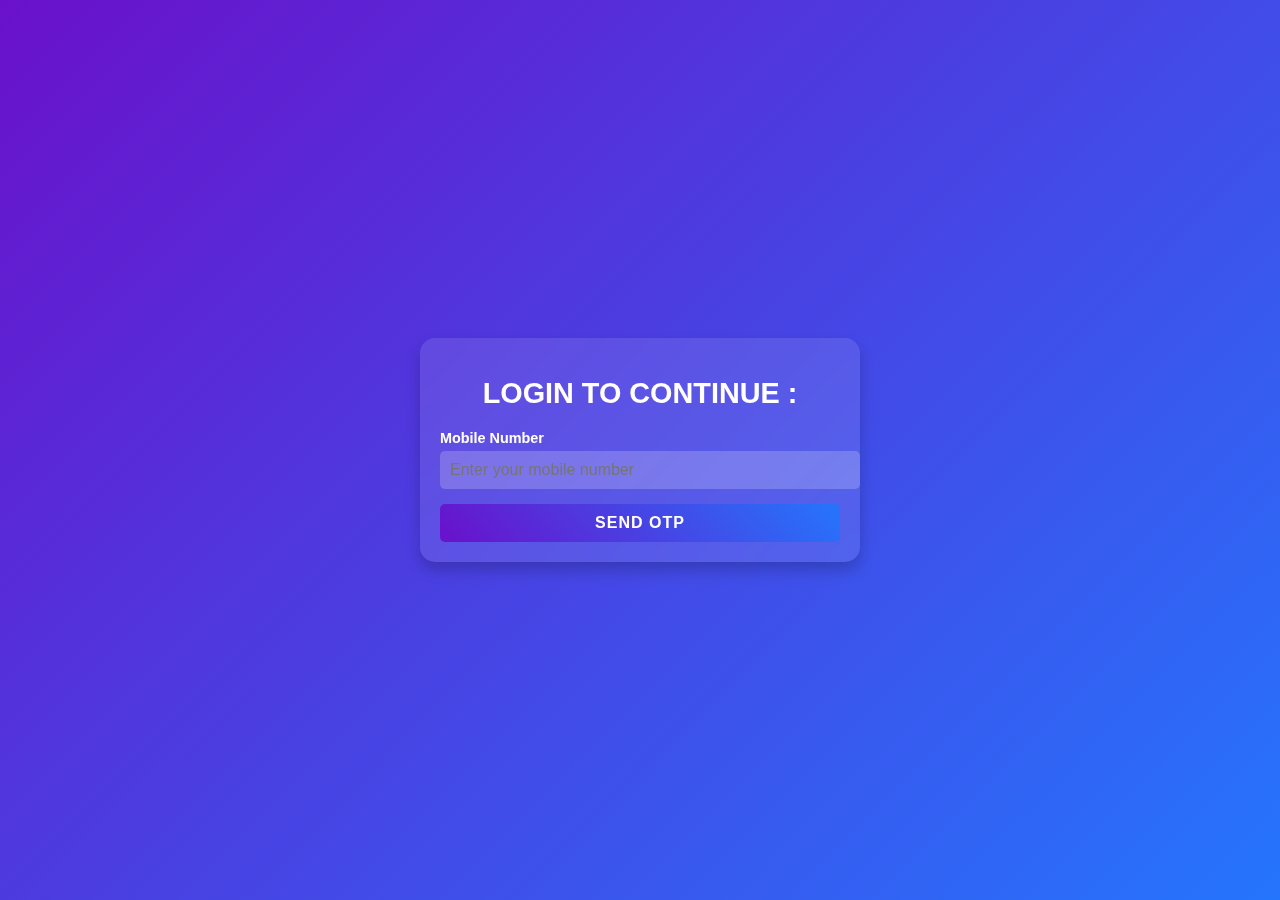
==== loginotp.html @ ceb46bf0 "Add files via upload" ====
<!DOCTYPE html>
<html lang="en">
<head>
    <meta charset="UTF-8">
    <meta name="viewport" content="width=device-width, initial-scale=1.0">
    <title>LOGIN :</title>
    <style>
        /* Base Styles */
        body {
            margin: 0;
            padding: 0;
            font-family: 'Arial', sans-serif;
            display: flex;
            justify-content: center;
            align-items: center;
            height: 100vh;
            background: linear-gradient(135deg, #6a11cb, #2575fc);
            animation: gradientBackground 5s infinite alternate;
            color: #fff;
            overflow: hidden;
        }

        @keyframes gradientBackground {
            0% { background: linear-gradient(135deg, #b58ce0, #91b0e4); }
            50% { background: linear-gradient(135deg, #ca6b50, #bbad91); }
            100% { background: linear-gradient(135deg, #899994, #637383); }
        }

        .container {
            width: 90%;
            max-width: 400px;
            background: rgba(255, 255, 255, 0.1);
            border-radius: 15px;
            box-shadow: 0 8px 15px rgba(0, 0, 0, 0.2);
            overflow: hidden;
            padding: 20px;
            backdrop-filter: blur(10px);
            animation: fadeIn 1s ease-out;
        }

        @keyframes fadeIn {
            from { opacity: 0; transform: translateY(20px); }
            to { opacity: 1; transform: translateY(0); }
        }

        h1 {
            text-align: center;
            font-size: 1.8rem;
            margin-bottom: 20px;
            animation: zoomIn 1s ease;
        }

        @keyframes zoomIn {
            from { transform: scale(0.8); opacity: 0; }
            to { transform: scale(1); opacity: 1; }
        }

        .form-group {
            margin-bottom: 15px;
        }

        .form-group label {
            display: block;
            font-weight: bold;
            font-size: 0.9rem;
            margin-bottom: 5px;
        }

        .form-group input {
            width: 100%;
            padding: 10px;
            border: none;
            border-radius: 5px;
            background: rgba(255, 255, 255, 0.2);
            color: #fff;
            font-size: 1rem;
            transition: background 0.3s, box-shadow 0.3s;
        }

        .form-group input:focus {
            background: rgba(255, 255, 255, 0.3);
            outline: none;
            box-shadow: 0 0 8px rgba(255, 255, 255, 0.8);
        }

        .btn {
            display: block;
            width: 100%;
            padding: 10px;
            font-size: 1rem;
            font-weight: bold;
            color: #fff;
            background: linear-gradient(45deg, #6a11cb, #2575fc);
            border: none;
            border-radius: 5px;
            cursor: pointer;
            transition: transform 0.2s, box-shadow 0.3s;
            text-transform: uppercase;
            letter-spacing: 1px;
        }

        .btn:hover {
            transform: translateY(-2px);
            box-shadow: 0 5px 15px rgba(0, 0, 0, 0.2);
        }

        .btn:active {
            transform: translateY(1px);
        }

        .otp-section {
            display: none;
            animation: slideIn 0.5s ease;
        }

        @keyframes slideIn {
            from { transform: translateX(100%); opacity: 0; }
            to { transform: translateX(0); opacity: 1; }
        }
    </style>
</head>
<body>
    <div class="container">
        <h1>LOGIN TO CONTINUE :</h1>
        <!-- Mobile Login Section -->
        <div id="login-section">
            <div class="form-group">
                <label for="mobile">Mobile Number</label>
                <input type="text" id="mobile" placeholder="Enter your mobile number">
            </div>
            <button class="btn" onclick="sendOTP()">Send OTP</button>
        </div>
           
        <!-- OTP Section -->
        <div id="otp-section" class="otp-section">
            <div class="form-group">
                <label for="otp">Enter OTP</label>
                <input type="text" id="otp" placeholder="Enter the OTP">
            </div>
            <button class="btn" onclick="verifyOTP()">Verify OTP</button>
        </div>
    </div>

    <script>
        function sendOTP() {
            const mobileInput = document.getElementById('mobile').value;
            if (!mobileInput) {
                alert('Please enter your mobile number.');
                return;
            }

            // Simulate OTP sending
            alert('OTP sent to ' + mobileInput);

            // Switch to OTP section
            document.getElementById('login-section').style.display = 'none';
            document.getElementById('otp-section').style.display = 'block';
        }

        function verifyOTP() {
            const otpInput = document.getElementById('otp').value;
            if (!otpInput) {
                alert('Please enter the OTP.');
                return;
            }

            // Simulate OTP verification
            alert('OTP verified successfully! Redirecting...');

            // Redirect to the next page
            window.location.href = 'http://127.0.0.1:5501/maincode2.html'; // Update with your actual target URL
        }
    </script>
</body>
</html>
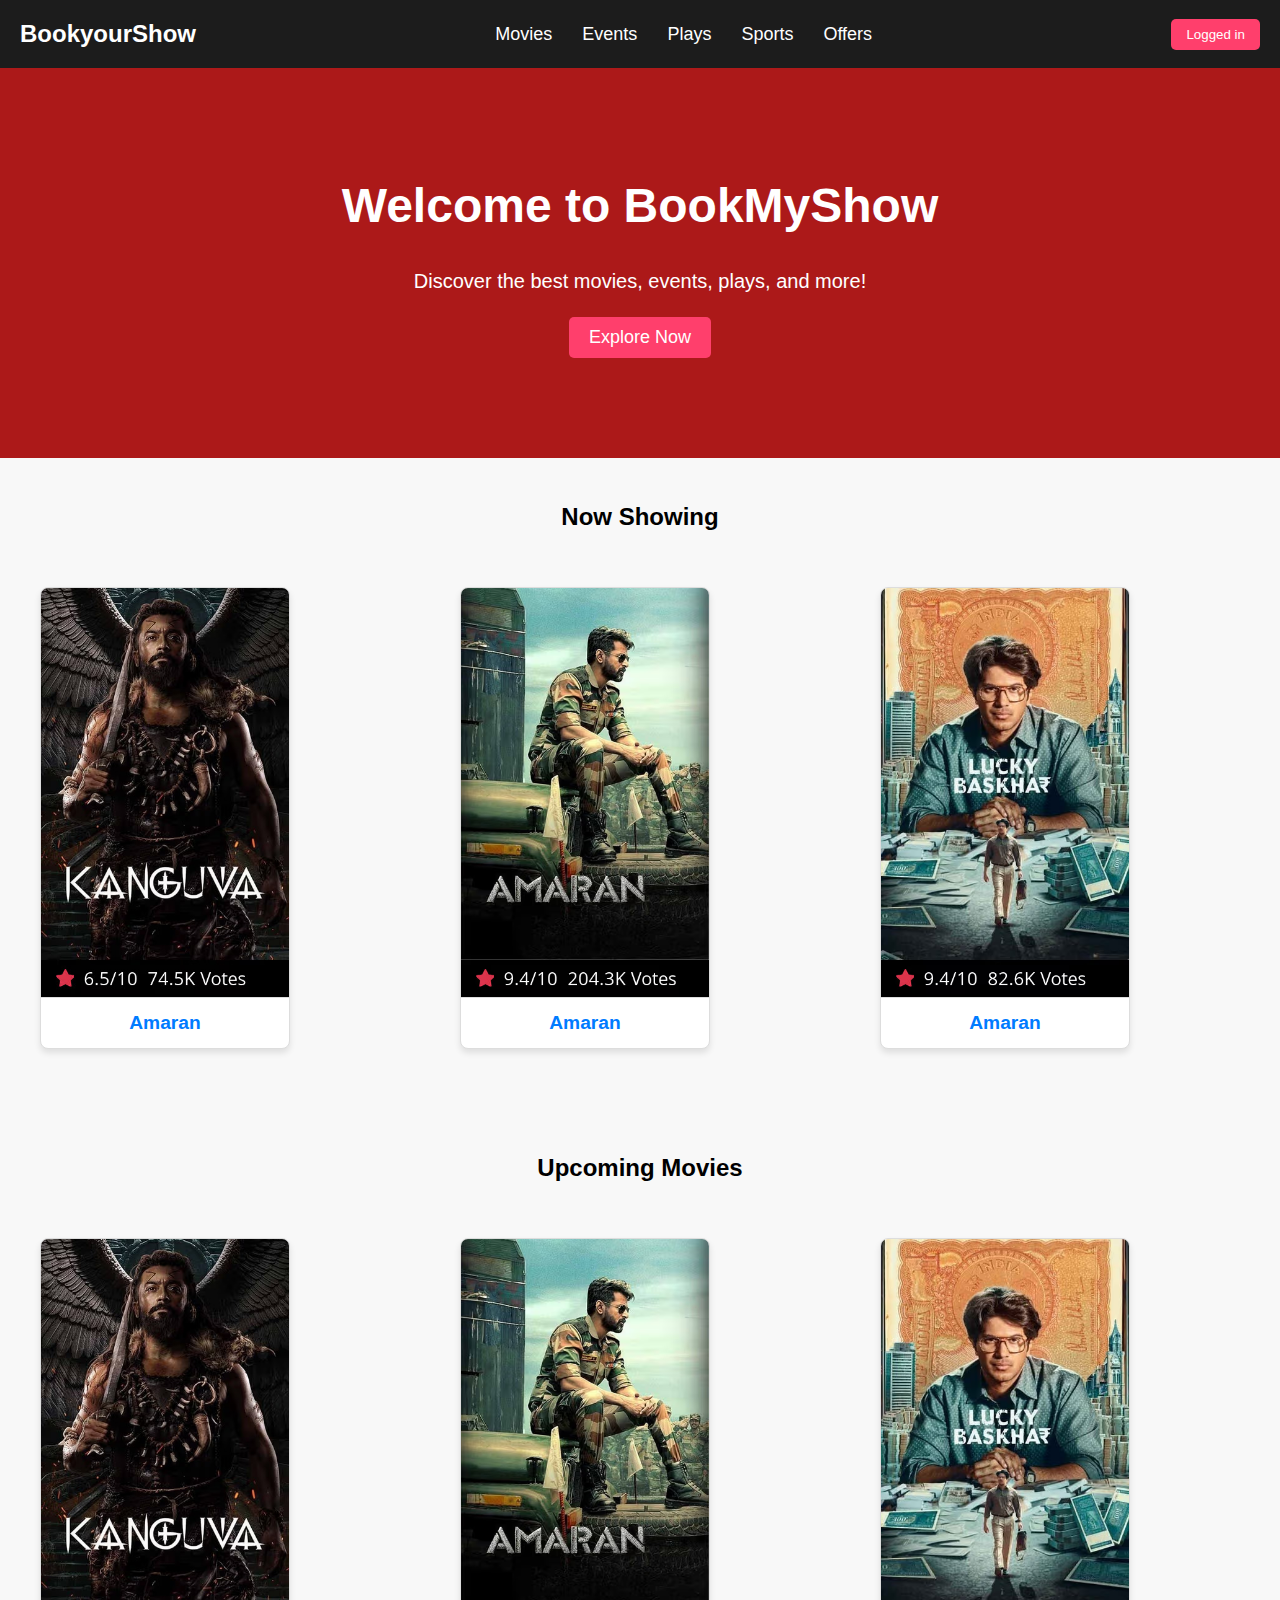
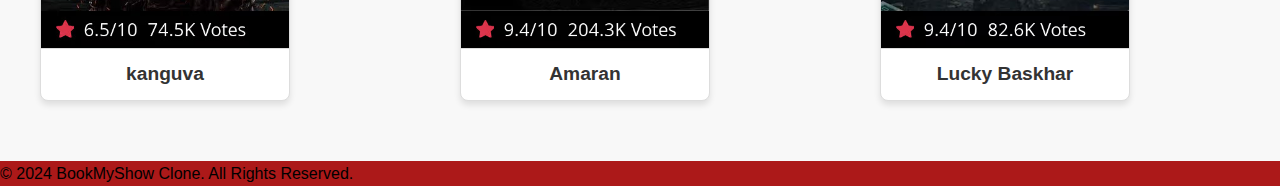
==== commit 5493bd3a: "Update and rename index3.html to loginotp.html" ====
--- a/loginotp.html
+++ b/loginotp.html
@@ -2,174 +2,88 @@
 <html lang="en">
 <head>
     <meta charset="UTF-8">
+    <meta http-equiv="X-UA-Compatible" content="IE=edge">
     <meta name="viewport" content="width=device-width, initial-scale=1.0">
-    <title>LOGIN :</title>
-    <style>
-        /* Base Styles */
-        body {
-            margin: 0;
-            padding: 0;
-            font-family: 'Arial', sans-serif;
-            display: flex;
-            justify-content: center;
-            align-items: center;
-            height: 100vh;
-            background: linear-gradient(135deg, #6a11cb, #2575fc);
-            animation: gradientBackground 5s infinite alternate;
-            color: #fff;
-            overflow: hidden;
-        }
-
-        @keyframes gradientBackground {
-            0% { background: linear-gradient(135deg, #b58ce0, #91b0e4); }
-            50% { background: linear-gradient(135deg, #ca6b50, #bbad91); }
-            100% { background: linear-gradient(135deg, #899994, #637383); }
-        }
-
-        .container {
-            width: 90%;
-            max-width: 400px;
-            background: rgba(255, 255, 255, 0.1);
-            border-radius: 15px;
-            box-shadow: 0 8px 15px rgba(0, 0, 0, 0.2);
-            overflow: hidden;
-            padding: 20px;
-            backdrop-filter: blur(10px);
-            animation: fadeIn 1s ease-out;
-        }
-
-        @keyframes fadeIn {
-            from { opacity: 0; transform: translateY(20px); }
-            to { opacity: 1; transform: translateY(0); }
-        }
-
-        h1 {
-            text-align: center;
-            font-size: 1.8rem;
-            margin-bottom: 20px;
-            animation: zoomIn 1s ease;
-        }
-
-        @keyframes zoomIn {
-            from { transform: scale(0.8); opacity: 0; }
-            to { transform: scale(1); opacity: 1; }
-        }
-
-        .form-group {
-            margin-bottom: 15px;
-        }
-
-        .form-group label {
-            display: block;
-            font-weight: bold;
-            font-size: 0.9rem;
-            margin-bottom: 5px;
-        }
-
-        .form-group input {
-            width: 100%;
-            padding: 10px;
-            border: none;
-            border-radius: 5px;
-            background: rgba(255, 255, 255, 0.2);
-            color: #fff;
-            font-size: 1rem;
-            transition: background 0.3s, box-shadow 0.3s;
-        }
-
-        .form-group input:focus {
-            background: rgba(255, 255, 255, 0.3);
-            outline: none;
-            box-shadow: 0 0 8px rgba(255, 255, 255, 0.8);
-        }
-
-        .btn {
-            display: block;
-            width: 100%;
-            padding: 10px;
-            font-size: 1rem;
-            font-weight: bold;
-            color: #fff;
-            background: linear-gradient(45deg, #6a11cb, #2575fc);
-            border: none;
-            border-radius: 5px;
-            cursor: pointer;
-            transition: transform 0.2s, box-shadow 0.3s;
-            text-transform: uppercase;
-            letter-spacing: 1px;
-        }
-
-        .btn:hover {
-            transform: translateY(-2px);
-            box-shadow: 0 5px 15px rgba(0, 0, 0, 0.2);
-        }
-
-        .btn:active {
-            transform: translateY(1px);
-        }
-
-        .otp-section {
-            display: none;
-            animation: slideIn 0.5s ease;
-        }
-
-        @keyframes slideIn {
-            from { transform: translateX(100%); opacity: 0; }
-            to { transform: translateX(0); opacity: 1; }
-        }
-    </style>
+    <title>BookyourShow</title>
+    <link rel="stylesheet" href="style1.css">
 </head>
 <body>
-    <div class="container">
-        <h1>LOGIN TO CONTINUE :</h1>
-        <!-- Mobile Login Section -->
-        <div id="login-section">
-            <div class="form-group">
-                <label for="mobile">Mobile Number</label>
-                <input type="text" id="mobile" placeholder="Enter your mobile number">
+    <header class="header">
+        <div class="logo">BookyourShow</div>
+        <nav class="nav">
+            <ul>
+                <li><a href="#movies">Movies</a></li>
+                <li><a href="#events">Events</a></li>
+                <li><a href="#plays">Plays</a></li>
+                <li><a href="#sports">Sports</a></li>
+                <li><a href="#offers">Offers</a></li>
+            </ul>
+        </nav>
+        <div class="user-options">
+                <button class="btn-login">Logged in</button>
+        </div>
+        
+    </header>
+    
+    <section class="hero-section">
+        <div class="hero-text">
+            <h1>Welcome to BookMyShow</h1>
+            <p>Discover the best movies, events, plays, and more!</p>
+            <button class="btn-explore">Explore Now</button>
+        </div>
+    </section>
+
+    <section id="movies" class="movies-section">
+        <h2>Now Showing</h2>
+        <div class="movies-grid">
+
+
+            <div class="movie-card">
+                <a href="http://127.0.0.1:5501/seat.html" target="_blank">
+                    <img src="movie1.jpg" alt="movie 1">
+                    </a>                
+                <h3><a href="http://127.0.0.1:5501/seat.html" target="_blank">Amaran</a></h3>
+                </div>
+
+
+            <div class="movie-card">
+                <a href="http://127.0.0.1:5501/seat.html">
+                    <img src="movie2.jpg" alt="movie 2">
+                </a>                
+                <h3><a href="http://127.0.0.1:5501/seat.html" target="_blank">Amaran</a></h3>
+                </div>
+
+
+                <div class="movie-card">
+                <a href="http://127.0.0.1:5501/seat.html">
+                    <img src="movie3.jpg" alt="movie 3">
+                </a>                
+                <h3><a href="http://127.0.0.1:5501/seat.html" target="_blank">Amaran</a></h3>
+                </div>
+        </div>
+    </section>
+    
+    <section id="movies" class="movie0-section">
+        <h2>Upcoming Movies</h2>
+        <div class="movies-grid">
+            <div class="movie-card">
+                <img src="movie1.jpg" alt="movie 1">
+                <h3>kanguva</h3>
             </div>
-            <button class="btn" onclick="sendOTP()">Send OTP</button>
+            <div class="movie-card">
+                <img src="movie2.jpg" alt="Movie 2">
+                <h3>Amaran</h3>
+            </div>
+            <div class="movie-card">
+                <img src="movie3.jpg" alt="Movie 3">
+                <h3>Lucky Baskhar</h3>
+            </div>
         </div>
-           
-        <!-- OTP Section -->
-        <div id="otp-section" class="otp-section">
-            <div class="form-group">
-                <label for="otp">Enter OTP</label>
-                <input type="text" id="otp" placeholder="Enter the OTP">
-            </div>
-            <button class="btn" onclick="verifyOTP()">Verify OTP</button>
-        </div>
-    </div>
+    </section>
 
-    <script>
-        function sendOTP() {
-            const mobileInput = document.getElementById('mobile').value;
-            if (!mobileInput) {
-                alert('Please enter your mobile number.');
-                return;
-            }
 
-            // Simulate OTP sending
-            alert('OTP sent to ' + mobileInput);
-
-            // Switch to OTP section
-            document.getElementById('login-section').style.display = 'none';
-            document.getElementById('otp-section').style.display = 'block';
-        }
-
-        function verifyOTP() {
-            const otpInput = document.getElementById('otp').value;
-            if (!otpInput) {
-                alert('Please enter the OTP.');
-                return;
-            }
-
-            // Simulate OTP verification
-            alert('OTP verified successfully! Redirecting...');
-
-            // Redirect to the next page
-            window.location.href = 'http://127.0.0.1:5501/maincode2.html'; // Update with your actual target URL
-        }
-    </script>
+    <footer class="footer">
+        <p>&copy; 2024 BookMyShow Clone. All Rights Reserved.</p>
+    </footer>
 </body>
 </html>
--- a/style1.css
+++ b/style1.css
@@ -0,0 +1,151 @@
+/* Basic CSS Reset */
+* {
+    margin: 0;
+    padding: 0;
+    box-sizing: border-box;
+}
+
+body {
+    font-family: Arial, sans-serif;
+    line-height: 1.6;
+    background-color: #ac1919;
+}
+
+.header {
+    background-color: #1c1c1c;
+    color: #ffffff;
+    padding: 15px 20px;
+    display: flex;
+    justify-content: space-between;
+    align-items: center;
+}
+
+.logo {
+    font-size: 24px;
+    font-weight: bold;
+}
+
+.nav ul {
+    display: flex;
+    list-style: none;
+}
+
+.nav ul li {
+    margin: 0 15px;
+}
+
+.nav ul li a {
+    color: #ffffff;
+    text-decoration: none;
+    font-size: 18px;
+}
+
+.user-options .btn-login {
+    background-color: #ff3f6c;
+    color: #fff;
+    border: none;
+    padding: 8px 15px;
+    cursor: pointer;
+    border-radius: 5px;
+}
+
+
+.hero-text h1 {
+    font-size: 48px;
+    margin-bottom: 20px;
+}
+
+.hero-text p {
+    font-size: 20px;
+    margin-bottom: 20px;
+}
+
+.btn-explore {
+    background-color: #ff3f6c;
+    color: #fff;
+    border: none;
+    padding: 10px 20px;
+    cursor: pointer;
+    border-radius: 5px;
+    font-size: 18px;
+}
+
+.movies-section {
+    padding: 40px 20px;
+    background-color: #f8f8f8;
+}
+.movie0-section {
+    padding: 40px 20px;
+    background-color:#f8f8f8
+}
+
+
+.movies-section h2 {
+    margin-bottom: 30px;
+    text-align: center;
+}
+.movie0-section h2 {
+    margin-bottom: 30px;
+    text-align: center;
+}
+
+.movies-grid {
+    display: grid;
+    grid-template-columns: repeat(auto-fit, minmax(250px, 1fr));
+    gap: 20px;
+}
+
+/* General styles for the movie card */
+.movie-card {
+    width: 250px;
+    border: 1px solid #ddd;
+    border-radius: 8px;
+    overflow: hidden;
+    box-shadow: 0 4px 6px rgba(0, 0, 0, 0.1);
+    text-align: center;
+    margin: 20px;
+    background-color: #fff;
+    transition: transform 0.3s ease, box-shadow 0.3s ease;
+}
+
+.movie-card:hover {
+    transform: translateY(-10px);
+    box-shadow: 0 8px 12px rgba(0, 0, 0, 0.2);
+}
+
+/* Image styling */
+.movie-card img {
+    width: 100%;
+    height: auto;
+    display: block;
+    border-bottom: 1px solid #ddd;
+}
+
+/* Title styling */
+.movie-card h3 {
+    font-size: 1.2em;
+    margin: 10px 0;
+    color: #333;
+}
+
+.movie-card h3 a {
+    text-decoration: none;
+    color: #007bff;
+    transition: color 0.3s ease;
+}
+
+.movie-card h3 a:hover {
+    color: #0056b3;
+}
+
+.hero-section {
+    background-image: url('hero-background.jpg');
+    background-size: cover;
+    background-position: center;
+    color: #fff;
+    text-align: center;
+    padding: 100px 20px;
+}
+
+
+
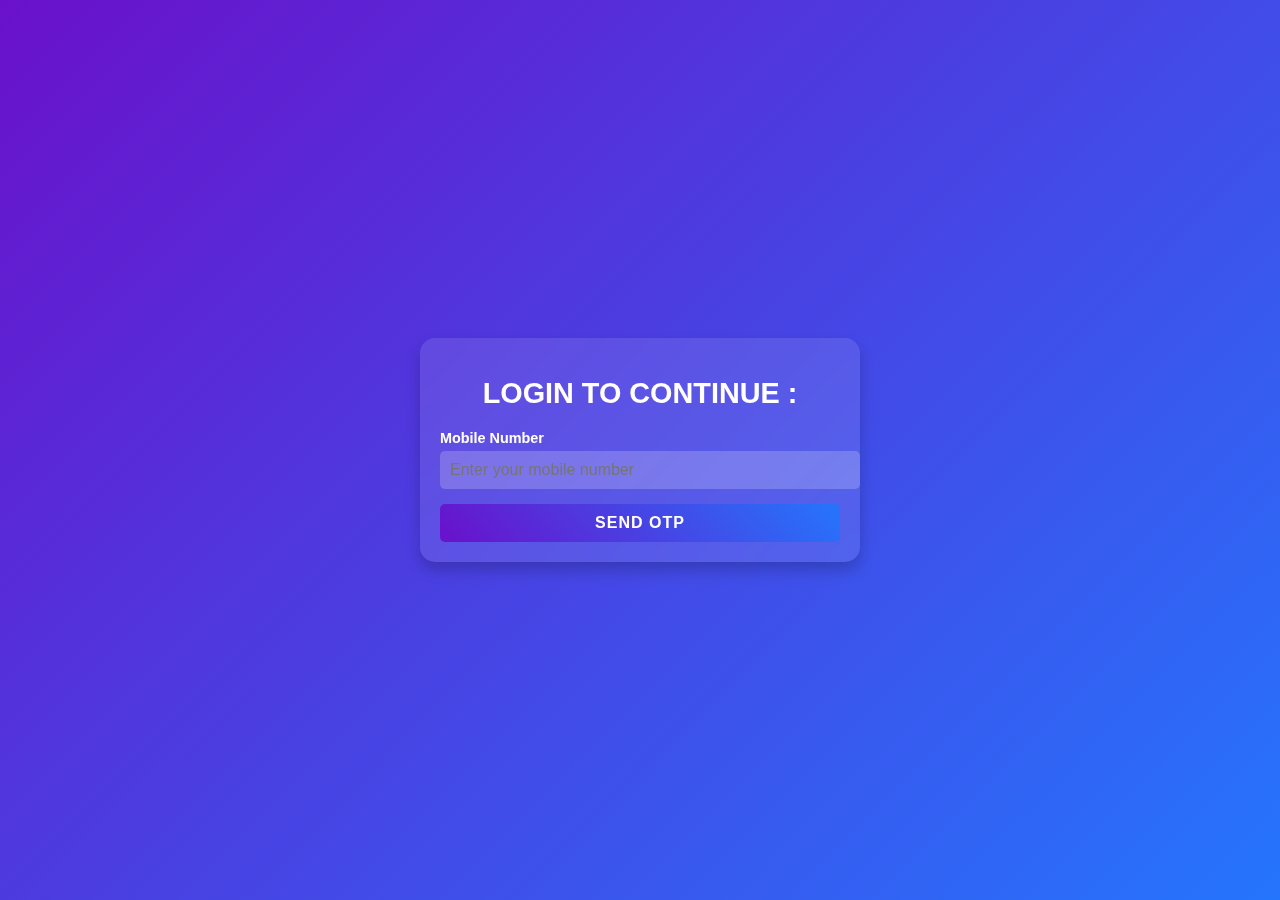
==== commit 0b609473: "Update loginotp.html" ====
--- a/loginotp.html
+++ b/loginotp.html
@@ -2,88 +2,174 @@
 <html lang="en">
 <head>
     <meta charset="UTF-8">
-    <meta http-equiv="X-UA-Compatible" content="IE=edge">
     <meta name="viewport" content="width=device-width, initial-scale=1.0">
-    <title>BookyourShow</title>
-    <link rel="stylesheet" href="style1.css">
+    <title>LOGIN :</title>
+    <style>
+        /* Base Styles */
+        body {
+            margin: 0;
+            padding: 0;
+            font-family: 'Arial', sans-serif;
+            display: flex;
+            justify-content: center;
+            align-items: center;
+            height: 100vh;
+            background: linear-gradient(135deg, #6a11cb, #2575fc);
+            animation: gradientBackground 5s infinite alternate;
+            color: #fff;
+            overflow: hidden;
+        }
+
+        @keyframes gradientBackground {
+            0% { background: linear-gradient(135deg, #b58ce0, #91b0e4); }
+            50% { background: linear-gradient(135deg, #ca6b50, #bbad91); }
+            100% { background: linear-gradient(135deg, #899994, #637383); }
+        }
+
+        .container {
+            width: 90%;
+            max-width: 400px;
+            background: rgba(255, 255, 255, 0.1);
+            border-radius: 15px;
+            box-shadow: 0 8px 15px rgba(0, 0, 0, 0.2);
+            overflow: hidden;
+            padding: 20px;
+            backdrop-filter: blur(10px);
+            animation: fadeIn 1s ease-out;
+        }
+
+        @keyframes fadeIn {
+            from { opacity: 0; transform: translateY(20px); }
+            to { opacity: 1; transform: translateY(0); }
+        }
+
+        h1 {
+            text-align: center;
+            font-size: 1.8rem;
+            margin-bottom: 20px;
+            animation: zoomIn 1s ease;
+        }
+
+        @keyframes zoomIn {
+            from { transform: scale(0.8); opacity: 0; }
+            to { transform: scale(1); opacity: 1; }
+        }
+
+        .form-group {
+            margin-bottom: 15px;
+        }
+
+        .form-group label {
+            display: block;
+            font-weight: bold;
+            font-size: 0.9rem;
+            margin-bottom: 5px;
+        }
+
+        .form-group input {
+            width: 100%;
+            padding: 10px;
+            border: none;
+            border-radius: 5px;
+            background: rgba(255, 255, 255, 0.2);
+            color: #fff;
+            font-size: 1rem;
+            transition: background 0.3s, box-shadow 0.3s;
+        }
+
+        .form-group input:focus {
+            background: rgba(255, 255, 255, 0.3);
+            outline: none;
+            box-shadow: 0 0 8px rgba(255, 255, 255, 0.8);
+        }
+
+        .btn {
+            display: block;
+            width: 100%;
+            padding: 10px;
+            font-size: 1rem;
+            font-weight: bold;
+            color: #fff;
+            background: linear-gradient(45deg, #6a11cb, #2575fc);
+            border: none;
+            border-radius: 5px;
+            cursor: pointer;
+            transition: transform 0.2s, box-shadow 0.3s;
+            text-transform: uppercase;
+            letter-spacing: 1px;
+        }
+
+        .btn:hover {
+            transform: translateY(-2px);
+            box-shadow: 0 5px 15px rgba(0, 0, 0, 0.2);
+        }
+
+        .btn:active {
+            transform: translateY(1px);
+        }
+
+        .otp-section {
+            display: none;
+            animation: slideIn 0.5s ease;
+        }
+
+        @keyframes slideIn {
+            from { transform: translateX(100%); opacity: 0; }
+            to { transform: translateX(0); opacity: 1; }
+        }
+    </style>
 </head>
 <body>
-    <header class="header">
-        <div class="logo">BookyourShow</div>
-        <nav class="nav">
-            <ul>
-                <li><a href="#movies">Movies</a></li>
-                <li><a href="#events">Events</a></li>
-                <li><a href="#plays">Plays</a></li>
-                <li><a href="#sports">Sports</a></li>
-                <li><a href="#offers">Offers</a></li>
-            </ul>
-        </nav>
-        <div class="user-options">
-                <button class="btn-login">Logged in</button>
+    <div class="container">
+        <h1>LOGIN TO CONTINUE :</h1>
+        <!-- Mobile Login Section -->
+        <div id="login-section">
+            <div class="form-group">
+                <label for="mobile">Mobile Number</label>
+                <input type="text" id="mobile" placeholder="Enter your mobile number">
+            </div>
+            <button class="btn" onclick="sendOTP()">Send OTP</button>
         </div>
-        
-    </header>
-    
-    <section class="hero-section">
-        <div class="hero-text">
-            <h1>Welcome to BookMyShow</h1>
-            <p>Discover the best movies, events, plays, and more!</p>
-            <button class="btn-explore">Explore Now</button>
+           
+        <!-- OTP Section -->
+        <div id="otp-section" class="otp-section">
+            <div class="form-group">
+                <label for="otp">Enter OTP</label>
+                <input type="text" id="otp" placeholder="Enter the OTP">
+            </div>
+            <button class="btn" onclick="verifyOTP()">Verify OTP</button>
         </div>
-    </section>
+    </div>
 
-    <section id="movies" class="movies-section">
-        <h2>Now Showing</h2>
-        <div class="movies-grid">
+    <script>
+        function sendOTP() {
+            const mobileInput = document.getElementById('mobile').value;
+            if (!mobileInput) {
+                alert('Please enter your mobile number.');
+                return;
+            }
 
+            // Simulate OTP sending
+            alert('OTP sent to ' + mobileInput);
 
-            <div class="movie-card">
-                <a href="http://127.0.0.1:5501/seat.html" target="_blank">
-                    <img src="movie1.jpg" alt="movie 1">
-                    </a>                
-                <h3><a href="http://127.0.0.1:5501/seat.html" target="_blank">Amaran</a></h3>
-                </div>
+            // Switch to OTP section
+            document.getElementById('login-section').style.display = 'none';
+            document.getElementById('otp-section').style.display = 'block';
+        }
 
+        function verifyOTP() {
+            const otpInput = document.getElementById('otp').value;
+            if (!otpInput) {
+                alert('Please enter the OTP.');
+                return;
+            }
 
-            <div class="movie-card">
-                <a href="http://127.0.0.1:5501/seat.html">
-                    <img src="movie2.jpg" alt="movie 2">
-                </a>                
-                <h3><a href="http://127.0.0.1:5501/seat.html" target="_blank">Amaran</a></h3>
-                </div>
+            // Simulate OTP verification
+            alert('OTP verified successfully! Redirecting...');
 
-
-                <div class="movie-card">
-                <a href="http://127.0.0.1:5501/seat.html">
-                    <img src="movie3.jpg" alt="movie 3">
-                </a>                
-                <h3><a href="http://127.0.0.1:5501/seat.html" target="_blank">Amaran</a></h3>
-                </div>
-        </div>
-    </section>
-    
-    <section id="movies" class="movie0-section">
-        <h2>Upcoming Movies</h2>
-        <div class="movies-grid">
-            <div class="movie-card">
-                <img src="movie1.jpg" alt="movie 1">
-                <h3>kanguva</h3>
-            </div>
-            <div class="movie-card">
-                <img src="movie2.jpg" alt="Movie 2">
-                <h3>Amaran</h3>
-            </div>
-            <div class="movie-card">
-                <img src="movie3.jpg" alt="Movie 3">
-                <h3>Lucky Baskhar</h3>
-            </div>
-        </div>
-    </section>
-
-
-    <footer class="footer">
-        <p>&copy; 2024 BookMyShow Clone. All Rights Reserved.</p>
-    </footer>
+            // Redirect to the next page
+            window.location.href = 'http://127.0.0.1:5501/maincode2.html'; // Update with your actual target URL
+        }
+    </script>
 </body>
 </html>
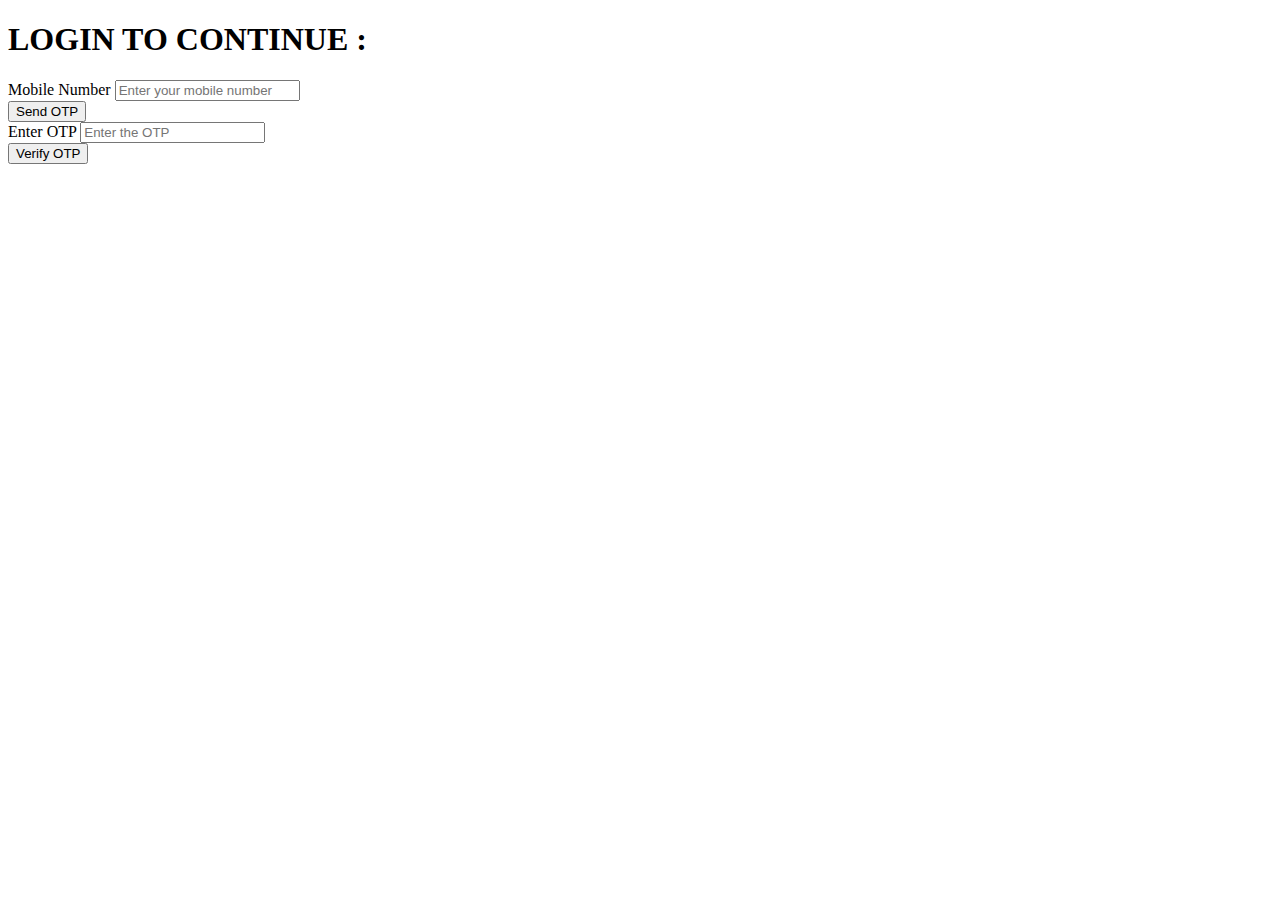
==== commit d6b0d5bf: "Update loginotp.html" ====
--- a/loginotp.html
+++ b/loginotp.html
@@ -4,120 +4,7 @@
     <meta charset="UTF-8">
     <meta name="viewport" content="width=device-width, initial-scale=1.0">
     <title>LOGIN :</title>
-    <style>
-        /* Base Styles */
-        body {
-            margin: 0;
-            padding: 0;
-            font-family: 'Arial', sans-serif;
-            display: flex;
-            justify-content: center;
-            align-items: center;
-            height: 100vh;
-            background: linear-gradient(135deg, #6a11cb, #2575fc);
-            animation: gradientBackground 5s infinite alternate;
-            color: #fff;
-            overflow: hidden;
-        }
-
-        @keyframes gradientBackground {
-            0% { background: linear-gradient(135deg, #b58ce0, #91b0e4); }
-            50% { background: linear-gradient(135deg, #ca6b50, #bbad91); }
-            100% { background: linear-gradient(135deg, #899994, #637383); }
-        }
-
-        .container {
-            width: 90%;
-            max-width: 400px;
-            background: rgba(255, 255, 255, 0.1);
-            border-radius: 15px;
-            box-shadow: 0 8px 15px rgba(0, 0, 0, 0.2);
-            overflow: hidden;
-            padding: 20px;
-            backdrop-filter: blur(10px);
-            animation: fadeIn 1s ease-out;
-        }
-
-        @keyframes fadeIn {
-            from { opacity: 0; transform: translateY(20px); }
-            to { opacity: 1; transform: translateY(0); }
-        }
-
-        h1 {
-            text-align: center;
-            font-size: 1.8rem;
-            margin-bottom: 20px;
-            animation: zoomIn 1s ease;
-        }
-
-        @keyframes zoomIn {
-            from { transform: scale(0.8); opacity: 0; }
-            to { transform: scale(1); opacity: 1; }
-        }
-
-        .form-group {
-            margin-bottom: 15px;
-        }
-
-        .form-group label {
-            display: block;
-            font-weight: bold;
-            font-size: 0.9rem;
-            margin-bottom: 5px;
-        }
-
-        .form-group input {
-            width: 100%;
-            padding: 10px;
-            border: none;
-            border-radius: 5px;
-            background: rgba(255, 255, 255, 0.2);
-            color: #fff;
-            font-size: 1rem;
-            transition: background 0.3s, box-shadow 0.3s;
-        }
-
-        .form-group input:focus {
-            background: rgba(255, 255, 255, 0.3);
-            outline: none;
-            box-shadow: 0 0 8px rgba(255, 255, 255, 0.8);
-        }
-
-        .btn {
-            display: block;
-            width: 100%;
-            padding: 10px;
-            font-size: 1rem;
-            font-weight: bold;
-            color: #fff;
-            background: linear-gradient(45deg, #6a11cb, #2575fc);
-            border: none;
-            border-radius: 5px;
-            cursor: pointer;
-            transition: transform 0.2s, box-shadow 0.3s;
-            text-transform: uppercase;
-            letter-spacing: 1px;
-        }
-
-        .btn:hover {
-            transform: translateY(-2px);
-            box-shadow: 0 5px 15px rgba(0, 0, 0, 0.2);
-        }
-
-        .btn:active {
-            transform: translateY(1px);
-        }
-
-        .otp-section {
-            display: none;
-            animation: slideIn 0.5s ease;
-        }
-
-        @keyframes slideIn {
-            from { transform: translateX(100%); opacity: 0; }
-            to { transform: translateX(0); opacity: 1; }
-        }
-    </style>
+   
 </head>
 <body>
     <div class="container">
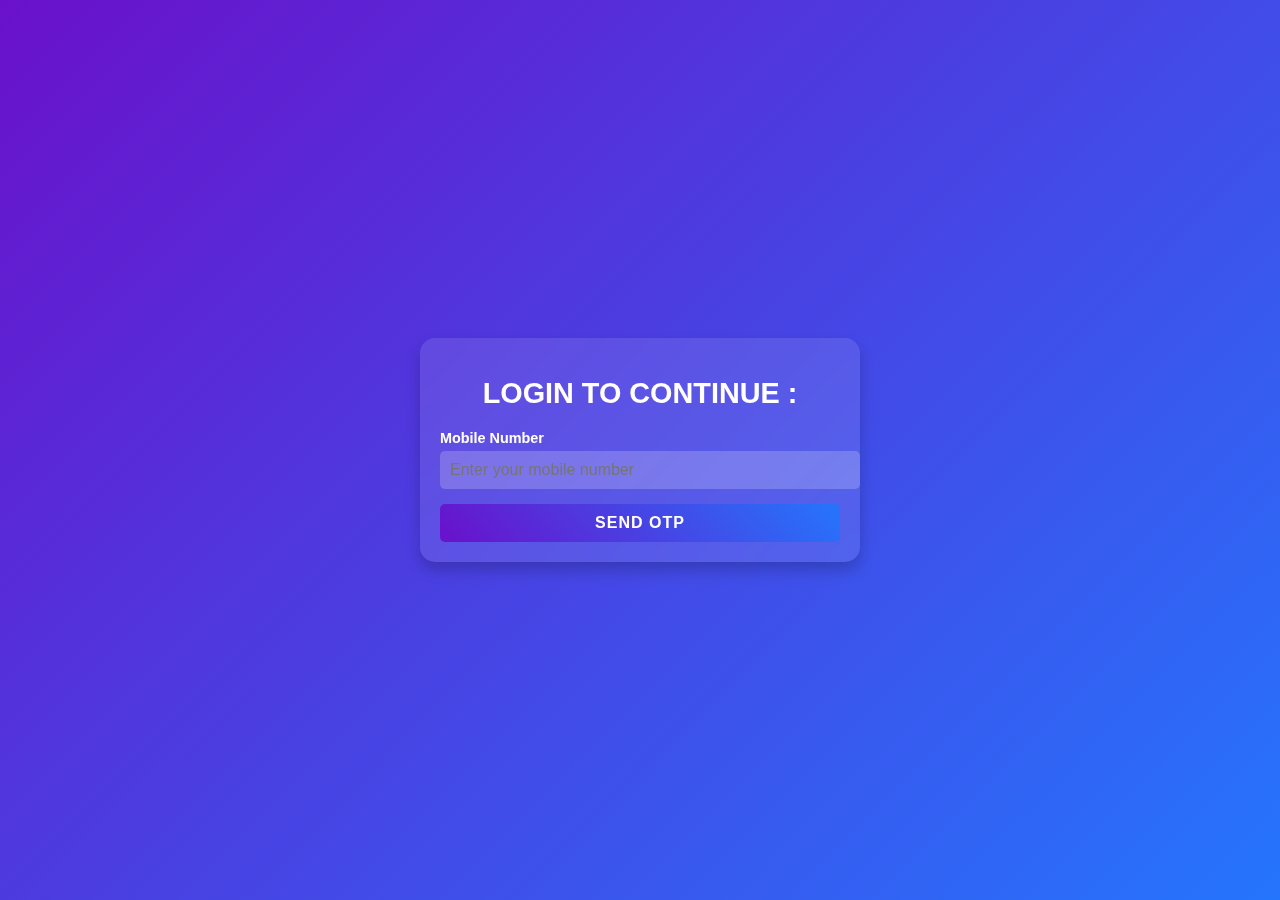
==== commit baa04abf: "Update loginotp.html" ====
--- a/loginotp.html
+++ b/loginotp.html
@@ -4,6 +4,120 @@
     <meta charset="UTF-8">
     <meta name="viewport" content="width=device-width, initial-scale=1.0">
     <title>LOGIN :</title>
+    <style>
+        /* Base Styles */
+        body {
+            margin: 0;
+            padding: 0;
+            font-family: 'Arial', sans-serif;
+            display: flex;
+            justify-content: center;
+            align-items: center;
+            height: 100vh;
+            background: linear-gradient(135deg, #6a11cb, #2575fc);
+            animation: gradientBackground 5s infinite alternate;
+            color: #fff;
+            overflow: hidden;
+        }
+
+        @keyframes gradientBackground {
+            0% { background: linear-gradient(135deg, #b58ce0, #91b0e4); }
+            50% { background: linear-gradient(135deg, #ca6b50, #bbad91); }
+            100% { background: linear-gradient(135deg, #899994, #637383); }
+        }
+
+        .container {
+            width: 90%;
+            max-width: 400px;
+            background: rgba(255, 255, 255, 0.1);
+            border-radius: 15px;
+            box-shadow: 0 8px 15px rgba(0, 0, 0, 0.2);
+            overflow: hidden;
+            padding: 20px;
+            backdrop-filter: blur(10px);
+            animation: fadeIn 1s ease-out;
+        }
+
+        @keyframes fadeIn {
+            from { opacity: 0; transform: translateY(20px); }
+            to { opacity: 1; transform: translateY(0); }
+        }
+
+        h1 {
+            text-align: center;
+            font-size: 1.8rem;
+            margin-bottom: 20px;
+            animation: zoomIn 1s ease;
+        }
+
+        @keyframes zoomIn {
+            from { transform: scale(0.8); opacity: 0; }
+            to { transform: scale(1); opacity: 1; }
+        }
+
+        .form-group {
+            margin-bottom: 15px;
+        }
+
+        .form-group label {
+            display: block;
+            font-weight: bold;
+            font-size: 0.9rem;
+            margin-bottom: 5px;
+        }
+
+        .form-group input {
+            width: 100%;
+            padding: 10px;
+            border: none;
+            border-radius: 5px;
+            background: rgba(255, 255, 255, 0.2);
+            color: #fff;
+            font-size: 1rem;
+            transition: background 0.3s, box-shadow 0.3s;
+        }
+
+        .form-group input:focus {
+            background: rgba(255, 255, 255, 0.3);
+            outline: none;
+            box-shadow: 0 0 8px rgba(255, 255, 255, 0.8);
+        }
+
+        .btn {
+            display: block;
+            width: 100%;
+            padding: 10px;
+            font-size: 1rem;
+            font-weight: bold;
+            color: #fff;
+            background: linear-gradient(45deg, #6a11cb, #2575fc);
+            border: none;
+            border-radius: 5px;
+            cursor: pointer;
+            transition: transform 0.2s, box-shadow 0.3s;
+            text-transform: uppercase;
+            letter-spacing: 1px;
+        }
+
+        .btn:hover {
+            transform: translateY(-2px);
+            box-shadow: 0 5px 15px rgba(0, 0, 0, 0.2);
+        }
+
+        .btn:active {
+            transform: translateY(1px);
+        }
+
+        .otp-section {
+            display: none;
+            animation: slideIn 0.5s ease;
+        }
+
+        @keyframes slideIn {
+            from { transform: translateX(100%); opacity: 0; }
+            to { transform: translateX(0); opacity: 1; }
+        }
+    </style>
    
 </head>
 <body>
